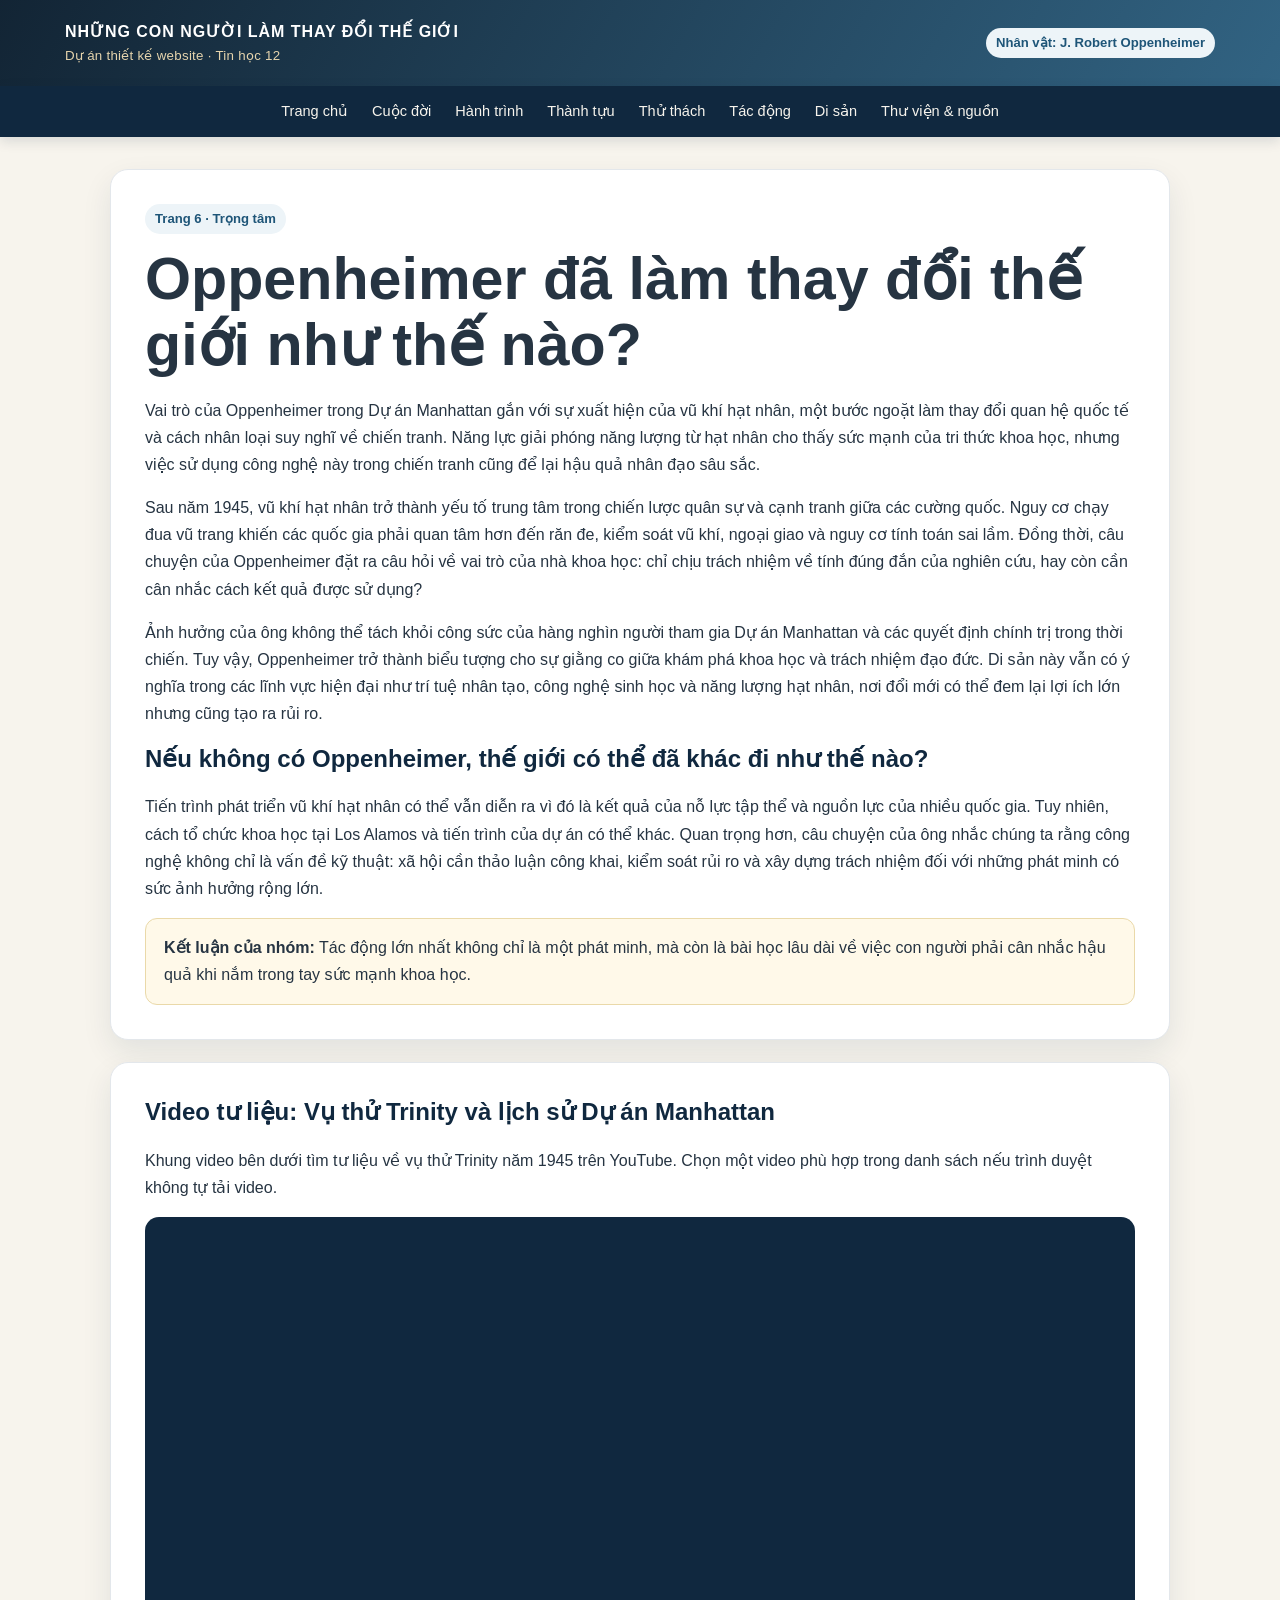
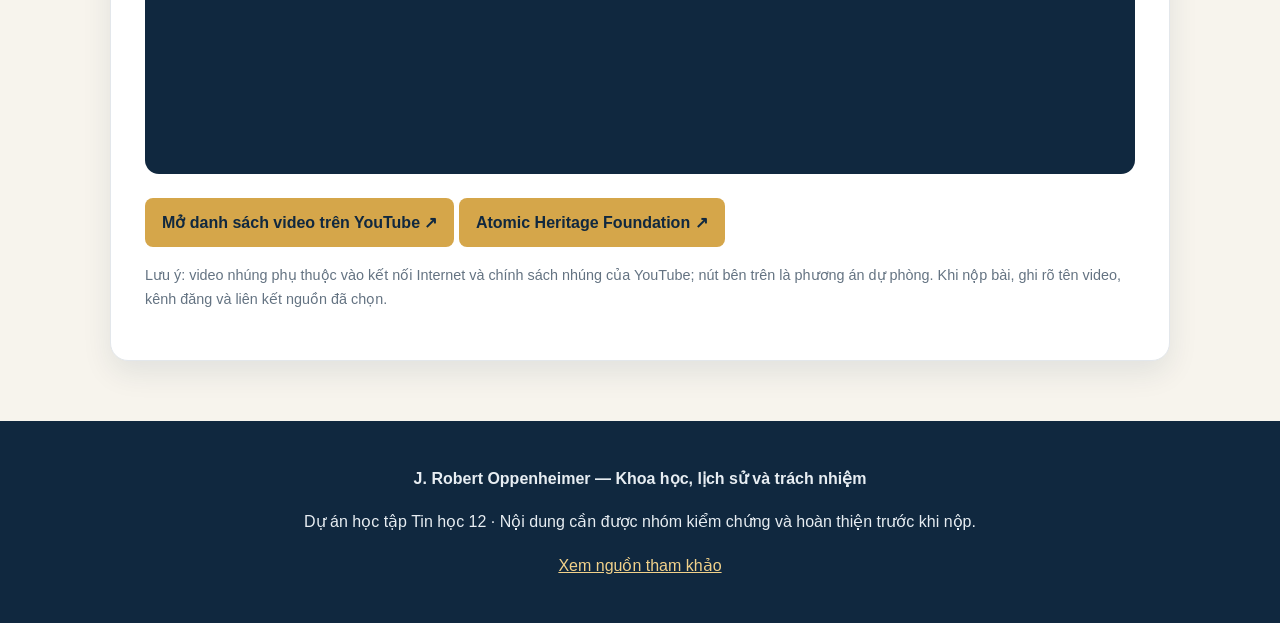
==== tacdong.html @ ea361148 "Add files via upload" ====
<!DOCTYPE html>
<html lang="vi">
<head>
  <meta charset="UTF-8">
  <meta name="viewport" content="width=device-width, initial-scale=1.0">
  <meta name="description" content="Dự án Tin học 12 tìm hiểu J. Robert Oppenheimer, khoa học và trách nhiệm xã hội.">
  <title>Tác động làm thay đổi thế giới | Oppenheimer</title>
  <link rel="stylesheet" href="style.css">
</head>
<body>
<header><div class="brand"><a href="index.html" class="brand-name">NHỮNG CON NGƯỜI LÀM THAY ĐỔI THẾ GIỚI<small>Dự án thiết kế website · Tin học 12</small></a><span class="tag">Nhân vật: J. Robert Oppenheimer</span></div></header>
<nav aria-label="Thanh điều hướng"><div class="nav-inner"><a href="index.html">Trang chủ</a>
<a href="cuocdoi.html">Cuộc đời</a>
<a href="hanhtrinh.html">Hành trình</a>
<a href="thanhtuu.html">Thành tựu</a>
<a href="thuthach.html">Thử thách</a>
<a href="tacdong.html" aria-current="page">Tác động</a>
<a href="disan_baihoc.html">Di sản</a>
<a href="thuvien_nguon.html">Thư viện & nguồn</a></div></nav>
<main>

<section class="section">
  <span class="tag">Trang 6 · Trọng tâm</span><h1>Oppenheimer đã làm thay đổi thế giới như thế nào?</h1>
  <p>Vai trò của Oppenheimer trong Dự án Manhattan gắn với sự xuất hiện của vũ khí hạt nhân, một bước ngoặt làm thay đổi quan hệ quốc tế và cách nhân loại suy nghĩ về chiến tranh. Năng lực giải phóng năng lượng từ hạt nhân cho thấy sức mạnh của tri thức khoa học, nhưng việc sử dụng công nghệ này trong chiến tranh cũng để lại hậu quả nhân đạo sâu sắc.</p>
  <p>Sau năm 1945, vũ khí hạt nhân trở thành yếu tố trung tâm trong chiến lược quân sự và cạnh tranh giữa các cường quốc. Nguy cơ chạy đua vũ trang khiến các quốc gia phải quan tâm hơn đến răn đe, kiểm soát vũ khí, ngoại giao và nguy cơ tính toán sai lầm. Đồng thời, câu chuyện của Oppenheimer đặt ra câu hỏi về vai trò của nhà khoa học: chỉ chịu trách nhiệm về tính đúng đắn của nghiên cứu, hay còn cần cân nhắc cách kết quả được sử dụng?</p>
  <p>Ảnh hưởng của ông không thể tách khỏi công sức của hàng nghìn người tham gia Dự án Manhattan và các quyết định chính trị trong thời chiến. Tuy vậy, Oppenheimer trở thành biểu tượng cho sự giằng co giữa khám phá khoa học và trách nhiệm đạo đức. Di sản này vẫn có ý nghĩa trong các lĩnh vực hiện đại như trí tuệ nhân tạo, công nghệ sinh học và năng lượng hạt nhân, nơi đổi mới có thể đem lại lợi ích lớn nhưng cũng tạo ra rủi ro.</p>
  <h2>Nếu không có Oppenheimer, thế giới có thể đã khác đi như thế nào?</h2>
  <p>Tiến trình phát triển vũ khí hạt nhân có thể vẫn diễn ra vì đó là kết quả của nỗ lực tập thể và nguồn lực của nhiều quốc gia. Tuy nhiên, cách tổ chức khoa học tại Los Alamos và tiến trình của dự án có thể khác. Quan trọng hơn, câu chuyện của ông nhắc chúng ta rằng công nghệ không chỉ là vấn đề kỹ thuật: xã hội cần thảo luận công khai, kiểm soát rủi ro và xây dựng trách nhiệm đối với những phát minh có sức ảnh hưởng rộng lớn.</p>
  <div class="note"><strong>Kết luận của nhóm:</strong> Tác động lớn nhất không chỉ là một phát minh, mà còn là bài học lâu dài về việc con người phải cân nhắc hậu quả khi nắm trong tay sức mạnh khoa học.</div>
</section>
<section class="section">
  <h2>Video tư liệu: Vụ thử Trinity và lịch sử Dự án Manhattan</h2>
  <p>Khung video bên dưới tìm tư liệu về vụ thử Trinity năm 1945 trên YouTube. Chọn một video phù hợp trong danh sách nếu trình duyệt không tự tải video.</p>
  <div class="video-frame">
    <iframe src="https://www.youtube-nocookie.com/embed?listType=search&list=Trinity%20test%201945%20archival%20footage" title="Tư liệu video về vụ thử Trinity năm 1945" loading="lazy" referrerpolicy="strict-origin-when-cross-origin" allow="accelerometer; autoplay; clipboard-write; encrypted-media; gyroscope; picture-in-picture; web-share" allowfullscreen></iframe>
  </div>
  <p><a class="button" href="https://www.youtube.com/results?search_query=Trinity+test+1945+archival+footage" target="_blank" rel="noopener">Mở danh sách video trên YouTube ↗</a>
  <a class="button" href="https://ahf.nuclearmuseum.org/" target="_blank" rel="noopener">Atomic Heritage Foundation ↗</a></p>
  <p class="small">Lưu ý: video nhúng phụ thuộc vào kết nối Internet và chính sách nhúng của YouTube; nút bên trên là phương án dự phòng. Khi nộp bài, ghi rõ tên video, kênh đăng và liên kết nguồn đã chọn.</p>
</section>

</main>
<footer>
  <p><strong>J. Robert Oppenheimer — Khoa học, lịch sử và trách nhiệm</strong></p>
  <p>Dự án học tập Tin học 12 · Nội dung cần được nhóm kiểm chứng và hoàn thiện trước khi nộp.</p>
  <p><a href="thuvien_nguon.html">Xem nguồn tham khảo</a></p>
</footer>
</body>
</html>
---- style.css ----
:root {
  --navy: #10283f;
  --blue: #1e5578;
  --gold: #d5a64a;
  --cream: #f7f4ed;
  --ink: #263442;
  --muted: #647382;
  --white: #ffffff;
  --line: #e3e7eb;
  --shadow: 0 12px 30px rgba(16, 40, 63, .09);
}
* { box-sizing: border-box; }
html { scroll-behavior: smooth; }
body {
  margin: 0; font-family: Arial, Helvetica, sans-serif; line-height: 1.7;
  color: var(--ink); background: var(--cream);
}
a { color: var(--blue); }
img { max-width: 100%; display: block; border-radius: 14px; }
header {
  background: linear-gradient(120deg, rgba(9, 28, 45, .96), rgba(30, 85, 120, .91));
  color: white; padding: 18px max(5vw, 20px);
}
.brand { max-width: 1150px; margin: auto; display: flex; align-items: center; justify-content: space-between; gap: 20px; }
.brand a { color: white; text-decoration: none; }
.brand-name { font-weight: 800; letter-spacing: .06em; }
.brand small { display: block; color: #e5d4ad; font-weight: 400; letter-spacing: .02em; }
nav { background: var(--navy); position: sticky; top: 0; z-index: 10; box-shadow: 0 4px 12px #10283f22; }
.nav-inner { max-width: 1150px; margin: auto; padding: 0 16px; display: flex; flex-wrap: wrap; justify-content: center; }
nav a { color: #f7f4ed; padding: 13px 12px; text-decoration: none; font-size: .91rem; transition: background .2s, color .2s; }
nav a:hover, nav a:focus { background: var(--gold); color: var(--navy); }
main { max-width: 1100px; margin: 32px auto 60px; padding: 0 20px; }
.hero {
  border-radius: 22px; overflow: hidden; color: white; padding: clamp(32px, 7vw, 76px);
  background: linear-gradient(100deg, rgba(10,30,48,.94), rgba(10,30,48,.62)),
    url('oppenheimer-los-alamos-portrait.jpg') center 28%/cover;
  box-shadow: var(--shadow); min-height: 350px; display: flex; flex-direction: column; justify-content: center;
}
.eyebrow { color: var(--gold); font-weight: 700; text-transform: uppercase; letter-spacing: .14em; font-size: .8rem; }
h1 { font-size: clamp(2rem, 5vw, 3.7rem); line-height: 1.12; margin: 12px 0 18px; }
h2 { color: var(--navy); margin-top: 0; line-height: 1.25; }
h3 { color: var(--blue); }
.hero p { max-width: 680px; font-size: 1.1rem; }
.button { display: inline-block; background: var(--gold); color: var(--navy); padding: 11px 17px; border-radius: 8px; text-decoration: none; font-weight: 700; margin-top: 8px; }
.button:hover { transform: translateY(-2px); }
.section { background: white; border: 1px solid var(--line); border-radius: 18px; padding: clamp(20px, 4vw, 34px); margin: 22px 0; box-shadow: var(--shadow); }
.grid { display: grid; grid-template-columns: repeat(3, minmax(0, 1fr)); gap: 18px; }
.card { background: white; border: 1px solid var(--line); border-radius: 16px; padding: 20px; box-shadow: var(--shadow); }
.card p { margin-bottom: 0; }
.two-col { display: grid; grid-template-columns: 1fr 1fr; gap: 24px; align-items: start; }
.tag { display: inline-block; background: #edf4f8; color: var(--blue); border-radius: 999px; padding: 4px 10px; font-size: .82rem; font-weight: 700; }
blockquote { border-left: 4px solid var(--gold); margin: 22px 0; padding: 10px 18px; background: #fbf7ec; font-size: 1.08rem; }
.timeline { border-left: 3px solid var(--gold); margin: 24px 0 0 10px; padding-left: 24px; }
.event { position: relative; margin: 0 0 26px; }
.event::before { content: ""; position: absolute; width: 13px; height: 13px; border-radius: 50%; background: var(--blue); left: -32px; top: 7px; border: 3px solid white; box-shadow: 0 0 0 2px var(--gold); }
.event strong { color: var(--blue); }
table { width: 100%; border-collapse: collapse; margin: 18px 0; }
th, td { border: 1px solid var(--line); text-align: left; padding: 11px; vertical-align: top; }
th { background: var(--navy); color: white; }
.gallery { display: grid; grid-template-columns: repeat(3, minmax(0, 1fr)); gap: 14px; }
.gallery figure { margin: 0; }
.gallery img { width: 100%; height: 180px; object-fit: cover; background: #e8edf0; }
figcaption { font-size: .88rem; color: var(--muted); padding: 7px 2px; }
.note { border: 1px solid #ead9a9; background: #fff9e9; border-radius: 12px; padding: 15px 18px; }
footer { background: var(--navy); color: #e7edf2; text-align: center; padding: 28px 18px; }
footer a { color: #f1d18a; }
.small { color: var(--muted); font-size: .9rem; }
.video-frame { position: relative; width: 100%; aspect-ratio: 16 / 9; overflow: hidden; border-radius: 14px; background: #10283f; margin: 16px 0; }
.video-frame iframe { width: 100%; height: 100%; border: 0; }
@media (max-width: 760px) {
  .brand { align-items: flex-start; flex-direction: column; gap: 5px; }
  .nav-inner { justify-content: flex-start; }
  nav a { padding: 10px 9px; font-size: .84rem; }
  .grid, .two-col, .gallery { grid-template-columns: 1fr; }
  .gallery img { height: 230px; }
  main { margin-top: 20px; }
}
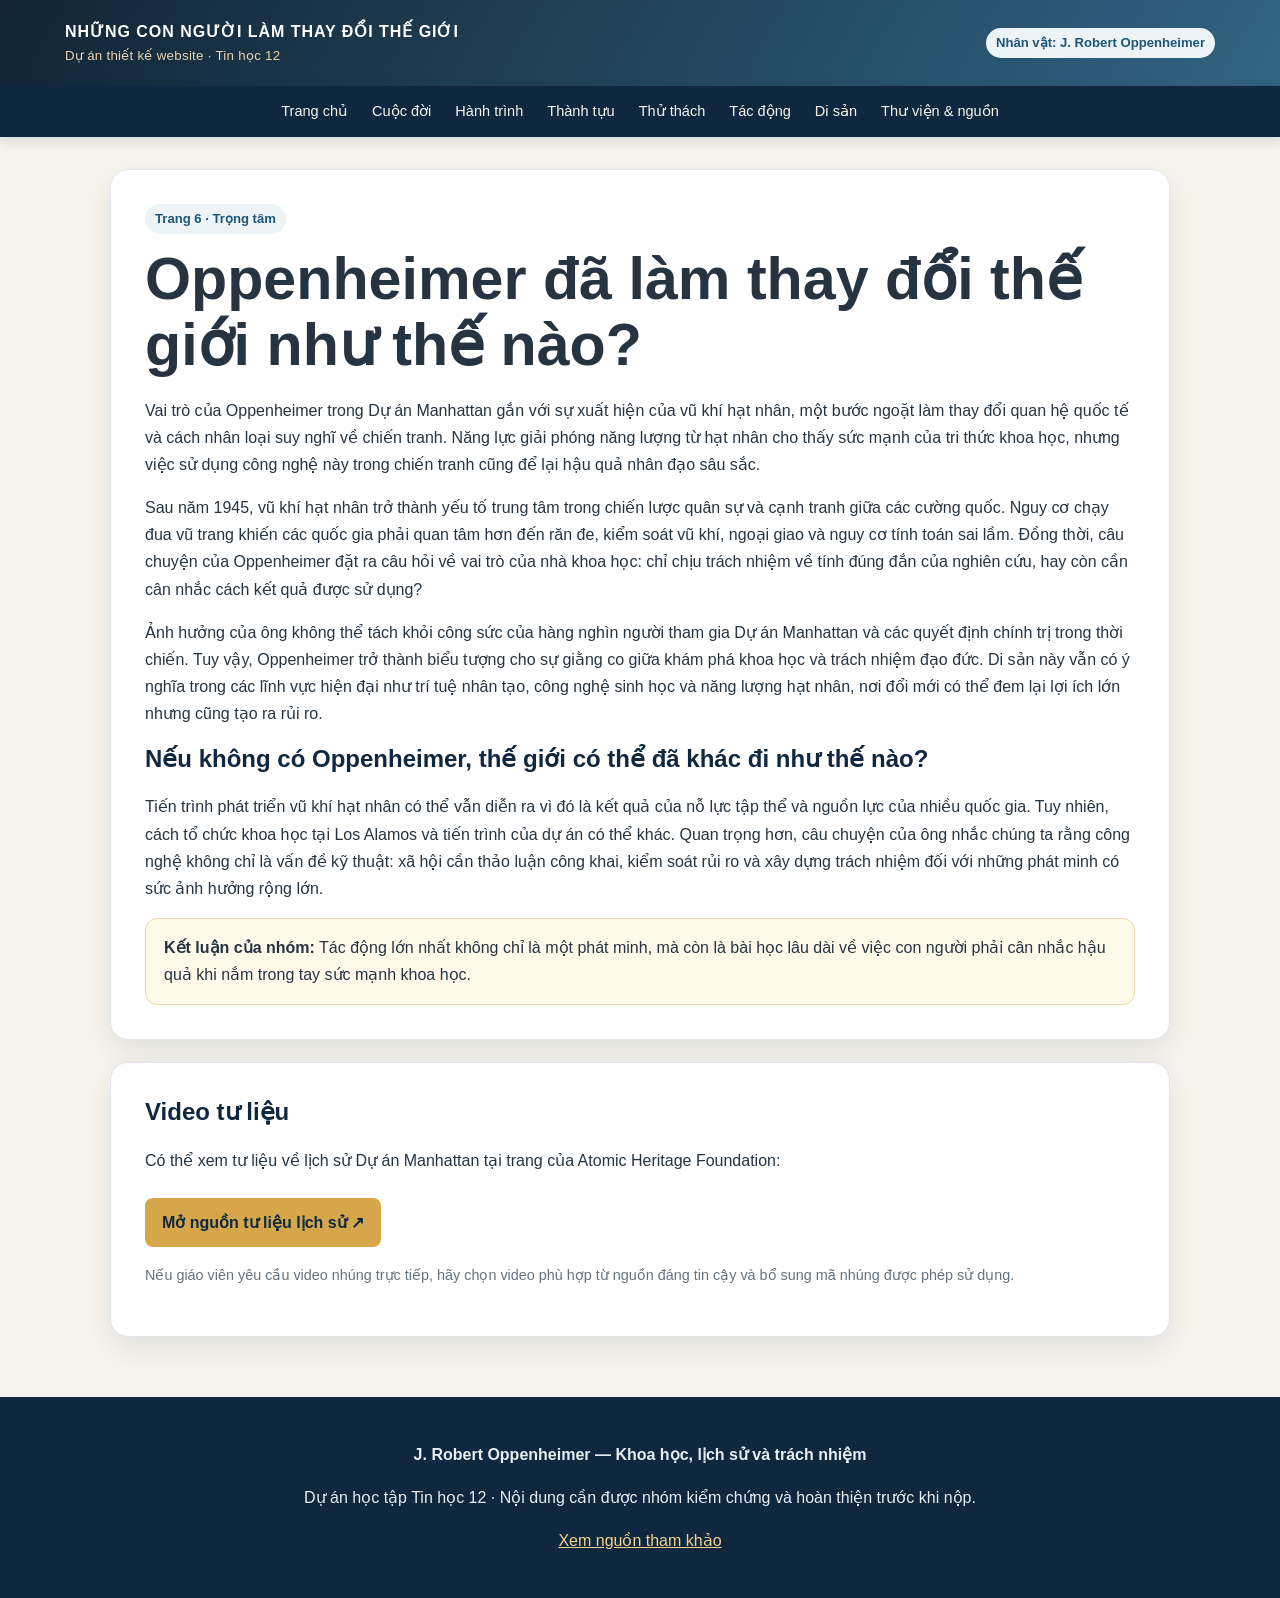
==== commit 7eaf7df4: "Add files via upload" ====
--- a/tacdong.html
+++ b/tacdong.html
@@ -29,14 +29,10 @@
   <div class="note"><strong>Kết luận của nhóm:</strong> Tác động lớn nhất không chỉ là một phát minh, mà còn là bài học lâu dài về việc con người phải cân nhắc hậu quả khi nắm trong tay sức mạnh khoa học.</div>
 </section>
 <section class="section">
-  <h2>Video tư liệu: Vụ thử Trinity và lịch sử Dự án Manhattan</h2>
-  <p>Khung video bên dưới tìm tư liệu về vụ thử Trinity năm 1945 trên YouTube. Chọn một video phù hợp trong danh sách nếu trình duyệt không tự tải video.</p>
-  <div class="video-frame">
-    <iframe src="https://www.youtube-nocookie.com/embed?listType=search&list=Trinity%20test%201945%20archival%20footage" title="Tư liệu video về vụ thử Trinity năm 1945" loading="lazy" referrerpolicy="strict-origin-when-cross-origin" allow="accelerometer; autoplay; clipboard-write; encrypted-media; gyroscope; picture-in-picture; web-share" allowfullscreen></iframe>
-  </div>
-  <p><a class="button" href="https://www.youtube.com/results?search_query=Trinity+test+1945+archival+footage" target="_blank" rel="noopener">Mở danh sách video trên YouTube ↗</a>
-  <a class="button" href="https://ahf.nuclearmuseum.org/" target="_blank" rel="noopener">Atomic Heritage Foundation ↗</a></p>
-  <p class="small">Lưu ý: video nhúng phụ thuộc vào kết nối Internet và chính sách nhúng của YouTube; nút bên trên là phương án dự phòng. Khi nộp bài, ghi rõ tên video, kênh đăng và liên kết nguồn đã chọn.</p>
+  <h2>Video tư liệu</h2>
+  <p>Có thể xem tư liệu về lịch sử Dự án Manhattan tại trang của Atomic Heritage Foundation:</p>
+  <p><a class="button" href="https://ahf.nuclearmuseum.org/" target="_blank" rel="noopener">Mở nguồn tư liệu lịch sử ↗</a></p>
+  <p class="small">Nếu giáo viên yêu cầu video nhúng trực tiếp, hãy chọn video phù hợp từ nguồn đáng tin cậy và bổ sung mã nhúng được phép sử dụng.</p>
 </section>
 
 </main>
--- a/style.css
+++ b/style.css
@@ -65,8 +65,6 @@
 footer { background: var(--navy); color: #e7edf2; text-align: center; padding: 28px 18px; }
 footer a { color: #f1d18a; }
 .small { color: var(--muted); font-size: .9rem; }
-.video-frame { position: relative; width: 100%; aspect-ratio: 16 / 9; overflow: hidden; border-radius: 14px; background: #10283f; margin: 16px 0; }
-.video-frame iframe { width: 100%; height: 100%; border: 0; }
 @media (max-width: 760px) {
   .brand { align-items: flex-start; flex-direction: column; gap: 5px; }
   .nav-inner { justify-content: flex-start; }
